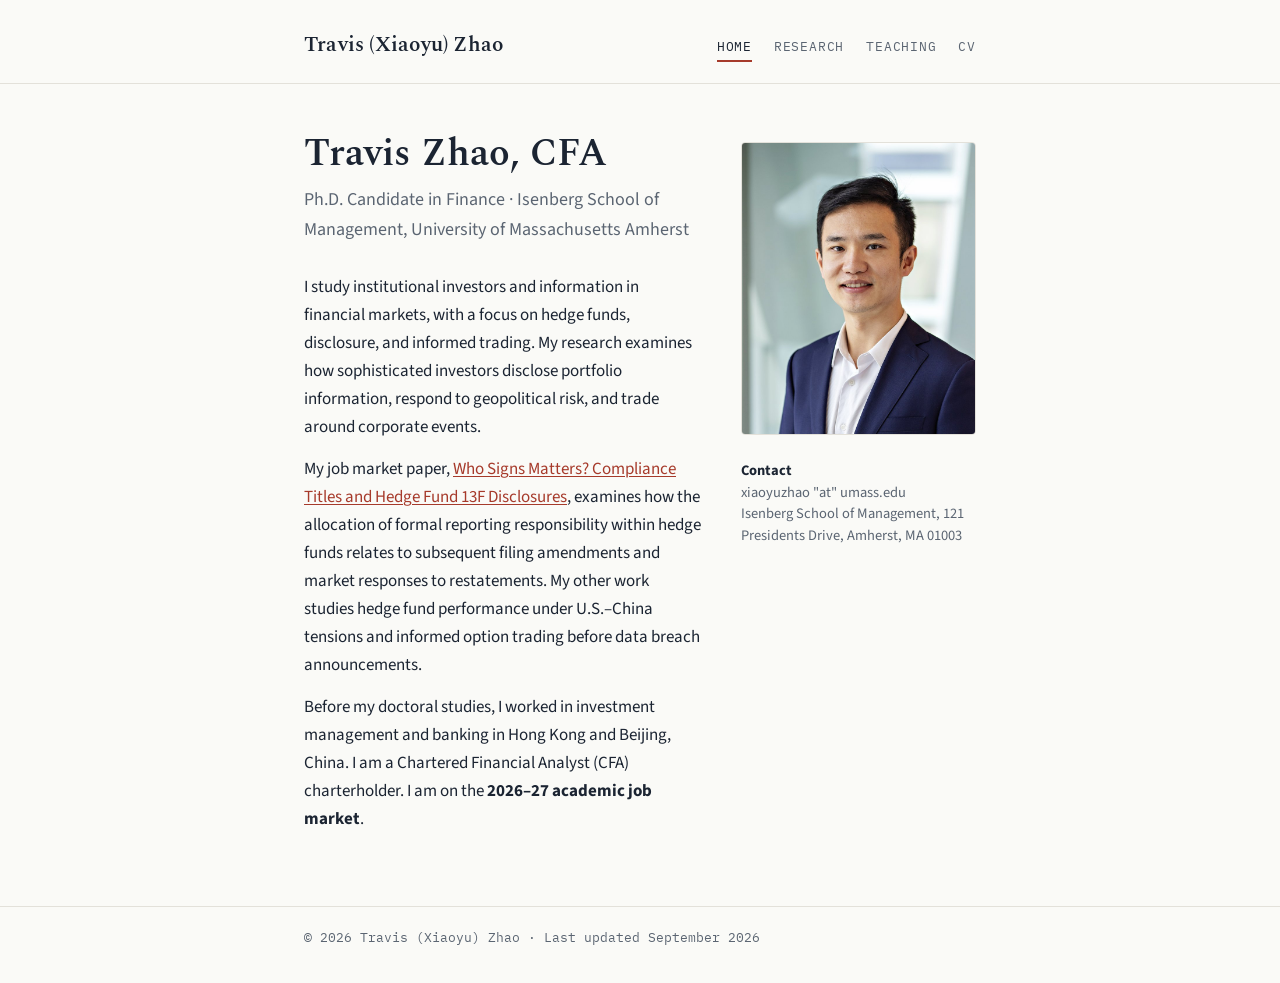
==== index.html @ 4b036e80 "Migrate existing academic website to root with site-name metadata" ====
<!DOCTYPE html>
<html lang="en">
<head>
<meta charset="UTF-8">
<meta name="google-site-verification" content="uP5AOf_Pv65AlvkQ940kmf3sbak5DXpjD-783DQnp3Y" />
<meta name="viewport" content="width=device-width, initial-scale=1.0">
<title>Travis Zhao — Finance Ph.D. Candidate, UMass Amherst</title>
<meta name="description" content="Travis (Xiaoyu) Zhao, CFA. Finance Ph.D. candidate at the Isenberg School of Management, University of Massachusetts Amherst. On the 2026–27 academic job market. Research on hedge funds, governance, financial disclosure, geopolitical risk, and informed trading.">
<link rel="preconnect" href="https://fonts.googleapis.com">
<link href="https://fonts.googleapis.com/css2?family=Spectral:wght@400;600&family=Source+Sans+3:wght@400;600&family=IBM+Plex+Mono:wght@400;500&display=swap" rel="stylesheet">
<link rel="stylesheet" href="style.css">
<link rel="canonical" href="https://traviszhao1128.github.io/">
<meta property="og:site_name" content="Travis Zhao">
<meta property="og:url" content="https://traviszhao1128.github.io/">
<script type="application/ld+json">
{
  "@context": "https://schema.org",
  "@type": "WebSite",
  "name": "Travis Zhao",
  "alternateName": [
    "Travis (Xiaoyu) Zhao",
    "Xiaoyu (Travis) Zhao"
  ],
  "url": "https://traviszhao1128.github.io/"
}
</script>
</head>
<body>

<header>
  <div class="wrap header-inner">
    <a class="brand" href="index.html">
      <span class="brand-name">Travis (Xiaoyu) Zhao</span>
    </a>
    <nav aria-label="Main">
      <a href="index.html" aria-current="page">Home</a>
      <a href="research.html">Research</a>
      <a href="teaching.html">Teaching</a>
      <a href="cv.html">CV</a>
    </nav>
  </div>
</header>

<main>
    <div class="wrap">
    <div class="hero">
      <div class="hero-text">
        <h1>Travis Zhao, CFA</h1>
        <p class="subtitle">Ph.D. Candidate in Finance · Isenberg School of Management, University of Massachusetts Amherst</p>
        <p>I study institutional investors and information in financial markets, with a focus on hedge funds, disclosure, and informed trading. My research examines how sophisticated investors disclose portfolio information, respond to geopolitical risk, and trade around corporate events.</p>
        <p>My job market paper, <a href="research.html">Who Signs Matters? Compliance Titles and Hedge Fund 13F Disclosures</a>, examines how the allocation of formal reporting responsibility within hedge funds relates to subsequent filing amendments and market responses to restatements. My other work studies hedge fund performance under U.S.–China tensions and informed option trading before data breach announcements.</p>
        <p>Before my doctoral studies, I worked in investment management and banking in Hong Kong and Beijing, China. I am a Chartered Financial Analyst (CFA) charterholder. I am on the <strong>2026–27 academic job market</strong>.</p>
      </div>
      <div class="hero-side">
        <img class="headshot" src="assets/Zhao_headshot.jpg" alt="Travis (Xiaoyu) Zhao">
        <div class="contact-block">
          <p><strong>Contact</strong><br>
          xiaoyuzhao "at" umass.edu<br>
          Isenberg School of Management, 121 Presidents Drive, Amherst, MA 01003</p>
        </div>
      </div>
    </div>
  </div>
</main>

<footer>
  <div class="wrap">© 2026 Travis (Xiaoyu) Zhao · Last updated September 2026</div>
</footer>

</body>
</html>
---- style.css ----
/* Travis (Xiaoyu) Zhao — academic site
   Palette: ink #1B2432 / paper #FAFAF7 / seal #A63A2B / slate #5B6572 / hairline #E3E1DA
   Type: Spectral (display) / Source Sans 3 (body) / IBM Plex Mono (meta) */

:root {
  --ink: #1B2432;
  --paper: #FAFAF7;
  --seal: #A63A2B;
  --slate: #5B6572;
  --hairline: #E3E1DA;
  --maxw: 720px;
}

* { box-sizing: border-box; margin: 0; padding: 0; }

html { scroll-behavior: smooth; }
@media (prefers-reduced-motion: reduce) {
  html { scroll-behavior: auto; }
  * { transition: none !important; }
}

body {
  font-family: "Source Sans 3", -apple-system, "Segoe UI", sans-serif;
  font-size: 17px;
  line-height: 1.65;
  color: var(--ink);
  background: var(--paper);
}

.wrap {
  max-width: var(--maxw);
  margin: 0 auto;
  padding: 0 24px;
}

/* ---------- Header ---------- */
header {
  border-bottom: 1px solid var(--hairline);
  padding: 28px 0 20px;
}

.header-inner {
  display: flex;
  align-items: baseline;
  justify-content: space-between;
  flex-wrap: wrap;
  gap: 12px;
}

.brand {
  display: flex;
  align-items: center;
  gap: 12px;
  text-decoration: none;
  color: var(--ink);
}

.brand-name {
  font-family: "Spectral", serif;
  font-size: 21px;
  font-weight: 600;
  letter-spacing: 0.01em;
}

nav {
  display: flex;
  gap: 22px;
}

nav a {
  font-family: "IBM Plex Mono", monospace;
  font-size: 13px;
  letter-spacing: 0.06em;
  text-transform: uppercase;
  color: var(--slate);
  text-decoration: none;
  padding-bottom: 3px;
  border-bottom: 2px solid transparent;
  transition: color 0.15s ease, border-color 0.15s ease;
}

nav a:hover, nav a:focus-visible { color: var(--ink); }
nav a[aria-current="page"] {
  color: var(--ink);
  border-bottom-color: var(--seal);
}

a:focus-visible {
  outline: 2px solid var(--seal);
  outline-offset: 3px;
}

/* ---------- Main ---------- */
main { padding: 48px 0 72px; }

h1 {
  font-family: "Spectral", serif;
  font-size: 38px;
  font-weight: 600;
  line-height: 1.2;
  margin-bottom: 8px;
}

.subtitle {
  font-size: 18px;
  color: var(--slate);
  margin-bottom: 28px;
}

h2 {
  font-family: "Spectral", serif;
  font-size: 24px;
  font-weight: 600;
  margin: 44px 0 14px;
}

p + p { margin-top: 14px; }

a { color: var(--seal); text-decoration-thickness: 1px; text-underline-offset: 2px; }
a:hover { text-decoration-thickness: 2px; }

/* Eyebrow labels */
.eyebrow {
  font-family: "IBM Plex Mono", monospace;
  font-size: 12px;
  letter-spacing: 0.1em;
  text-transform: uppercase;
  color: var(--seal);
  display: block;
  margin-bottom: 6px;
}

/* ---------- Paper entries ---------- */
.paper {
  border-top: 1px solid var(--hairline);
  padding: 26px 0;
}
.paper:last-of-type { border-bottom: 1px solid var(--hairline); }

.paper h3 {
  font-family: "Spectral", serif;
  font-size: 21px;
  font-weight: 600;
  line-height: 1.35;
  margin-bottom: 6px;
}

.paper .meta {
  font-family: "IBM Plex Mono", monospace;
  font-size: 13px;
  color: var(--slate);
  margin-bottom: 12px;
}

.paper .abstract { margin-bottom: 12px; }

.paper details summary {
  font-family: "IBM Plex Mono", monospace;
  font-size: 13px;
  letter-spacing: 0.04em;
  color: var(--slate);
  cursor: pointer;
  margin-bottom: 8px;
}
.paper details summary:hover { color: var(--ink); }
.paper details ul { margin: 6px 0 10px 22px; font-size: 15.5px; }
.paper details li { margin-bottom: 3px; }

/* Featured JMP card on home */
/* ---------- Buttons ---------- */
.btn {
  display: inline-block;
  font-family: "IBM Plex Mono", monospace;
  font-size: 13px;
  letter-spacing: 0.05em;
  text-transform: uppercase;
  color: var(--paper);
  background: var(--ink);
  padding: 10px 18px;
  border-radius: 3px;
  text-decoration: none;
  transition: background 0.15s ease;
}
.btn:hover { background: var(--seal); }
.btn.secondary {
  color: var(--ink);
  background: transparent;
  border: 1px solid var(--ink);
}
.btn.secondary:hover { color: var(--seal); border-color: var(--seal); background: transparent; }

/* ---------- Teaching table ---------- */
table {
  width: 100%;
  border-collapse: collapse;
  margin: 16px 0 8px;
  font-size: 16px;
}
th {
  font-family: "IBM Plex Mono", monospace;
  font-size: 12px;
  letter-spacing: 0.08em;
  text-transform: uppercase;
  color: var(--slate);
  text-align: left;
  padding: 8px 12px 8px 0;
  border-bottom: 1px solid var(--ink);
  font-weight: 500;
}
td {
  padding: 10px 12px 10px 0;
  border-bottom: 1px solid var(--hairline);
  vertical-align: top;
}

ul.plain { margin: 10px 0 0 22px; }
ul.plain li { margin-bottom: 6px; }

/* ---------- Contact block ---------- */
.contact-block {
  margin-top: 36px;
  padding-top: 24px;
  border-top: 1px solid var(--hairline);
  font-size: 16px;
  color: var(--slate);
}
.contact-block strong { color: var(--ink); }

/* ---------- CV embed ---------- */
.cv-frame {
  width: 100%;
  height: 900px;
  border: 1px solid var(--hairline);
  margin-top: 20px;
}

/* ---------- Footer ---------- */
footer {
  border-top: 1px solid var(--hairline);
  padding: 20px 0 36px;
  font-family: "IBM Plex Mono", monospace;
  font-size: 12.5px;
  color: var(--slate);
}

/* ---------- Mobile ---------- */
@media (max-width: 560px) {
  h1 { font-size: 30px; }
  .header-inner { flex-direction: column; align-items: flex-start; }
  nav { gap: 16px; flex-wrap: wrap; }
  .cv-frame { height: 520px; }
}

/* ---------- Headshot ---------- */
.hero {
  display: flex;
  gap: 40px;
  align-items: flex-start;
}

.hero-text { flex: 1; }

.hero-side {
  width: 235px;
  flex-shrink: 0;
}

.headshot {
  width: 100%;
  height: auto;
  margin-top: 10px;
  border-radius: 4px;
  border: 1px solid var(--hairline);
}

.hero-side .contact-block {
  margin-top: 16px;
  padding-top: 0;
  border-top: none;
  font-size: 14.5px;
  line-height: 1.5;
}

@media (max-width: 600px) {
  .hero { flex-direction: column; align-items: center; }
  .hero-side { width: 200px; }
  .headshot { margin-top: 0; }
}
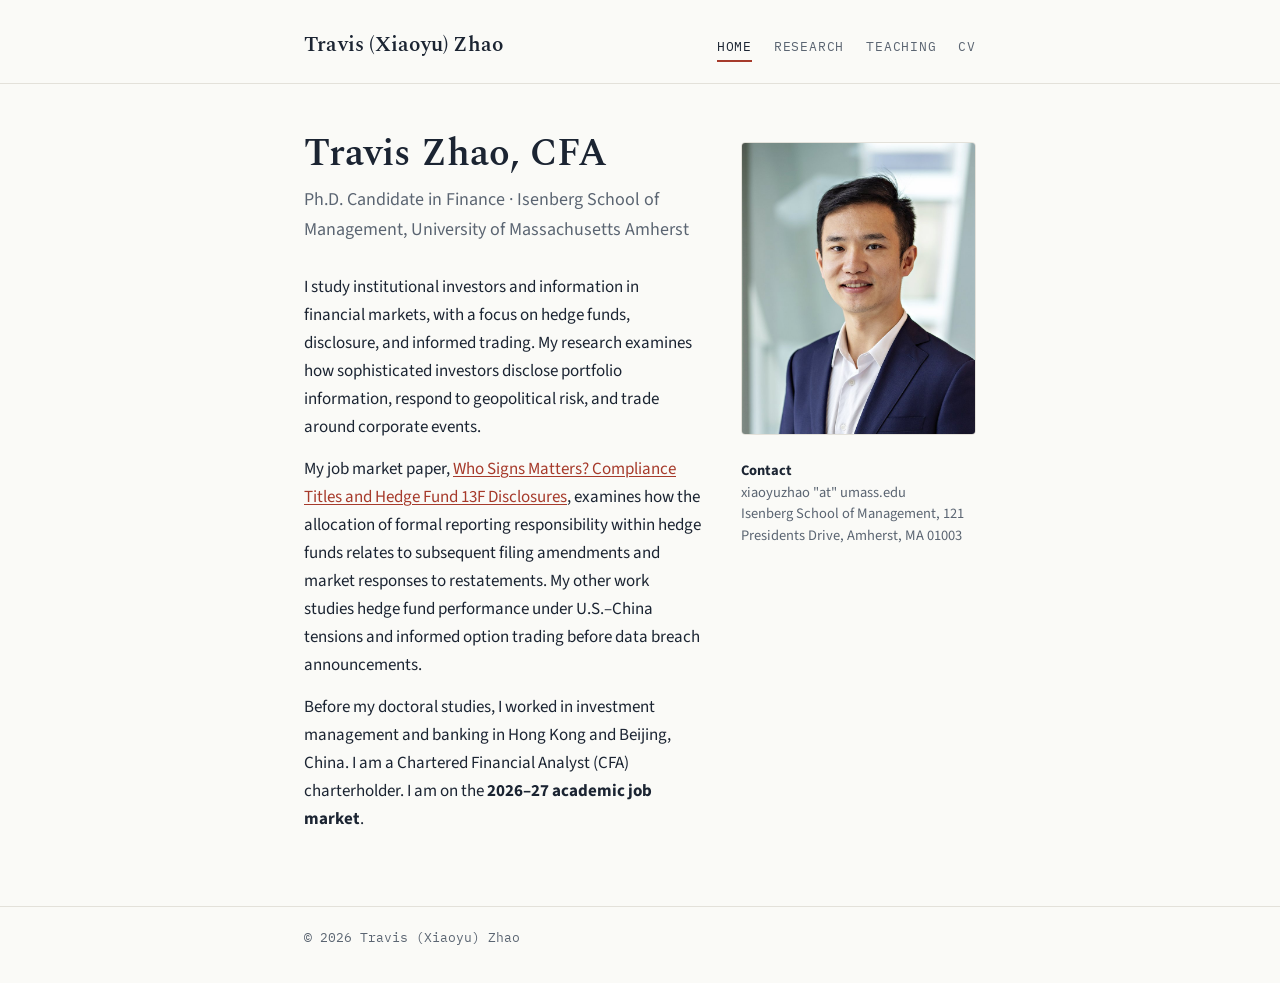
==== commit 7cf2dd3b: "Remove last-updated labels across website pages" ====
--- a/index.html
+++ b/index.html
@@ -1,6 +1,14 @@
 <!DOCTYPE html>
 <html lang="en">
 <head>
+<!-- Google tag (gtag.js) -->
+<script async src="https://www.googletagmanager.com/gtag/js?id=G-7151JMZ5XN"></script>
+<script>
+  window.dataLayer = window.dataLayer || [];
+  function gtag(){dataLayer.push(arguments);}
+  gtag('js', new Date());
+  gtag('config', 'G-7151JMZ5XN');
+</script>
 <meta charset="UTF-8">
 <meta name="google-site-verification" content="uP5AOf_Pv65AlvkQ940kmf3sbak5DXpjD-783DQnp3Y" />
 <meta name="viewport" content="width=device-width, initial-scale=1.0">
@@ -64,7 +72,7 @@
 </main>
 
 <footer>
-  <div class="wrap">© 2026 Travis (Xiaoyu) Zhao · Last updated September 2026</div>
+  <div class="wrap">© 2026 Travis (Xiaoyu) Zhao</div>
 </footer>
 
 </body>
